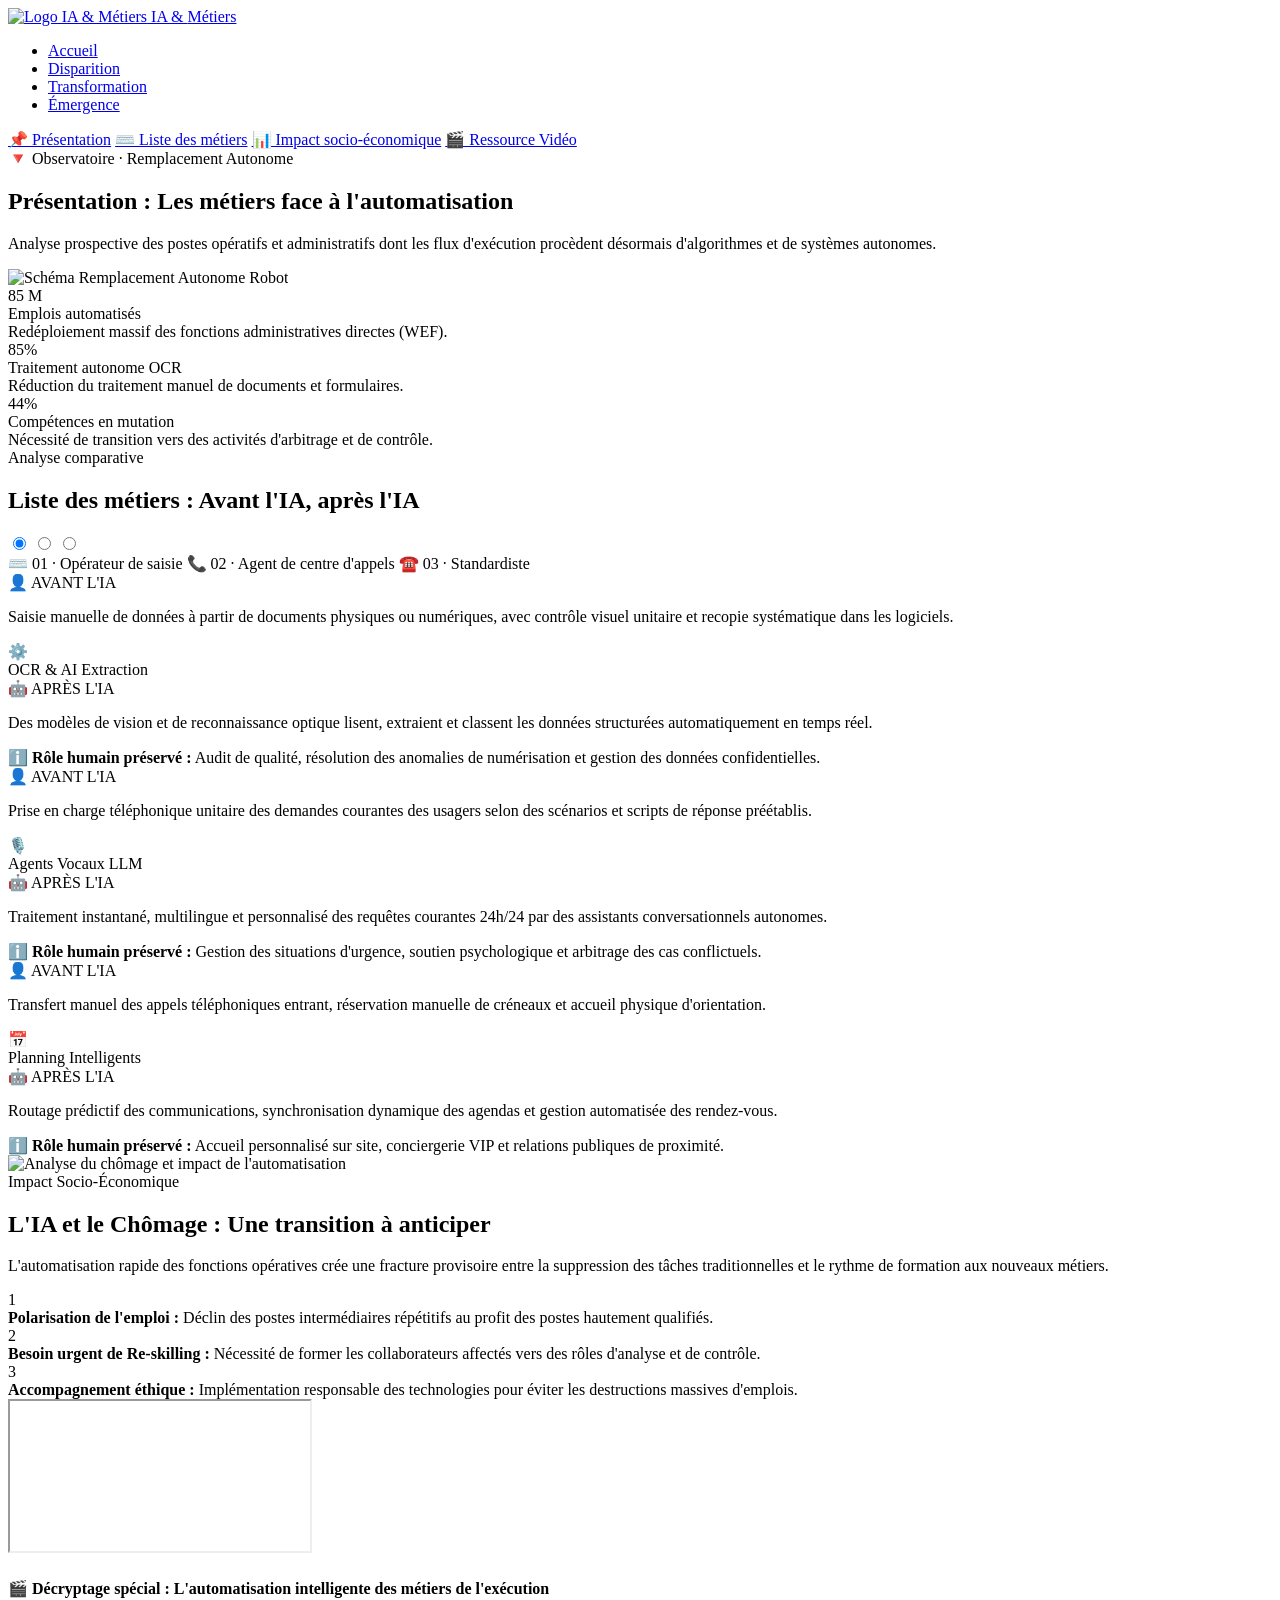
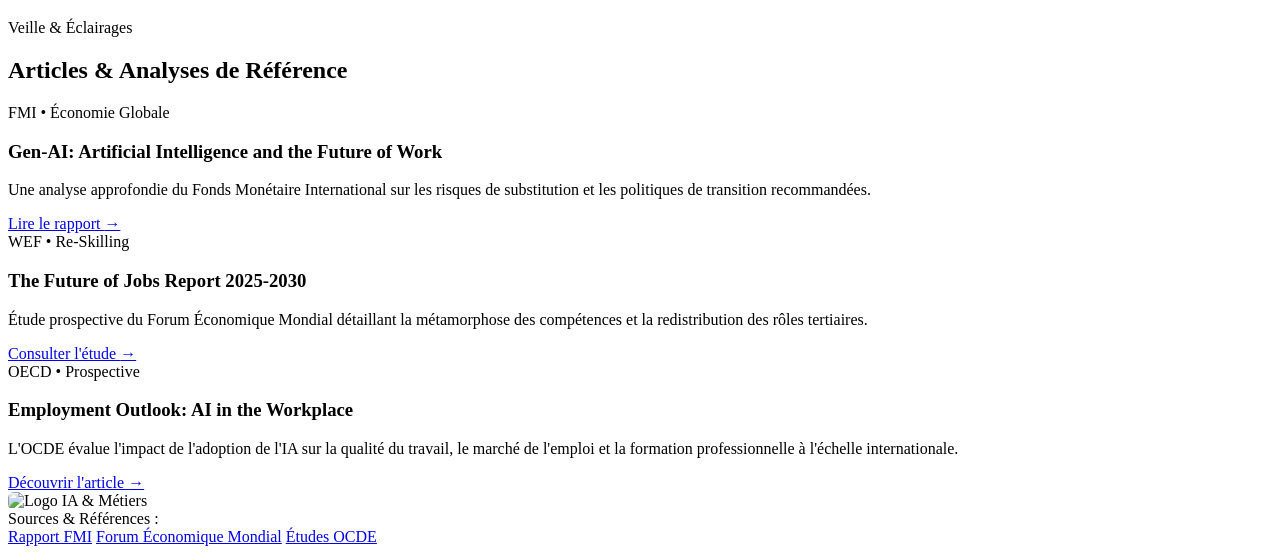
==== Disparition.html @ bf4e01fc "Add files via upload" ====
<!DOCTYPE html>
<html lang="fr">
<head>
    <meta charset="UTF-8">
    <meta name="viewport" content="width=device-width, initial-scale=1.0">
    <title>Métiers en voie de disparition - IA & Métiers</title>
    <link rel="stylesheet" href="mini-projet/css/style-categories.css">
</head>
<body>
    <header>
        <div class="container header-container">
            <a href="index.html" class="brand">
                <img src="images/Logo pweb.jpg" alt="Logo IA & Métiers" class="brand-logo">
                IA & <span>Métiers</span>
            </a>
            <nav>
                <ul class="nav-menu">
                    <li><a href="index.html">Accueil</a></li>
                    <li><a href="disparition.html" class="active">Disparition</a></li>
                    <li><a href="transformation.html">Transformation</a></li>
                    <li><a href="emergents.html">Émergence</a></li>
                </ul>
            </nav>
        </div>
    </header>

    <!-- MENU DE NAVIGATION INTERNE (Requis par le sujet pour accéder aux sections) -->
    <nav class="internal-nav">
    <div class="container internal-nav-container">
        <a href="#presentation" class="internal-nav-link">📌 Présentation</a>
        <a href="#liste-metiers" class="internal-nav-link">⌨️ Liste des métiers</a>
        <a href="#impact" class="internal-nav-link">📊 Impact socio-économique</a>
        <a href="#video-aside" class="internal-nav-link">🎬 Ressource Vidéo</a>
    </div>
</nav>

    <!-- SECTION 1 : PRÉSENTATION -->
    <section class="hero-section container" id="presentation">
        <div class="hero-content">
            <div class="hero-badge">
                🔻 Observatoire · Remplacement Autonome
            </div>
            <h1 class="hero-title">
                Présentation : Les métiers face à <span class="highlight">l'automatisation</span>
            </h1>
            <p class="hero-subtitle">
                Analyse prospective des postes opératifs et administratifs dont les flux d'exécution procèdent désormais d'algorithmes et de systèmes autonomes.
            </p>
        </div>
        <div class="hero-visual">
            <div class="robot-card">
                <img src="images/robotdis.jpg" alt="Schéma Remplacement Autonome Robot" class="robot-img" onerror="this.onerror=null; this.src='images/robot.png';">
            </div>
        </div>
    </section>

    <section class="stats-section">
        <div class="container stats-grid">
            <div class="stat-card">
                <div class="stat-val red">85 M</div>
                <div class="stat-lbl">Emplois automatisés</div>
                <div class="stat-sub">Redéploiement massif des fonctions administratives directes (WEF).</div>
            </div>
            <div class="stat-card">
                <div class="stat-val">85%</div>
                <div class="stat-lbl">Traitement autonome OCR</div>
                <div class="stat-sub">Réduction du traitement manuel de documents et formulaires.</div>
            </div>
            <div class="stat-card">
                <div class="stat-val">44%</div>
                <div class="stat-lbl">Compétences en mutation</div>
                <div class="stat-sub">Nécessité de transition vers des activités d'arbitrage et de contrôle.</div>
            </div>
        </div>
    </section>

    <!-- SECTION 2 : LISTE DES MÉTIERS -->
    <section class="interactive-section container" id="liste-metiers">
        <span class="section-tag">Analyse comparative</span>
        <h2 class="section-title">Liste des métiers : Avant l'IA, après l'IA</h2>

        <input type="radio" name="job-switch" id="tab-job-1" class="tab-radio" checked>
        <input type="radio" name="job-switch" id="tab-job-2" class="tab-radio">
        <input type="radio" name="job-switch" id="tab-job-3" class="tab-radio">

        <div class="tabs-bar">
            <label for="tab-job-1" class="tab-button">
                ⌨️ 01 · Opérateur de saisie
            </label>
            <label for="tab-job-2" class="tab-button">
                📞 02 · Agent de centre d'appels
            </label>
            <label for="tab-job-3" class="tab-button">
                ☎️ 03 · Standardiste
            </label>
        </div>

        <div class="contents-wrapper">
            <!-- ONGLET 1 -->
            <div class="tab-content" id="content-1">
                <div class="comparison-card">
                    <div class="comparison-grid">
                        <div class="box-before">
                            <div class="box-header">👤 AVANT L'IA</div>
                            <p class="box-desc">
                                Saisie manuelle de données à partir de documents physiques ou numériques, avec contrôle visuel unitaire et recopie systématique dans les logiciels.
                            </p>
                        </div>
                        <div class="badge-tech-center">
                            <div class="icon-circle">⚙️</div>
                            <span class="tech-name">OCR & AI Extraction</span>
                        </div>
                        <div class="box-after">
                            <div class="box-header">🤖 APRÈS L'IA</div>
                            <p class="box-desc">
                                Des modèles de vision et de reconnaissance optique lisent, extraient et classent les données structurées automatiquement en temps réel.
                            </p>
                        </div>
                    </div>
                    <div class="human-note">
                        ℹ️ <strong>Rôle humain préservé :</strong> Audit de qualité, résolution des anomalies de numérisation et gestion des données confidentielles.
                    </div>
                </div>
            </div>

            <!-- ONGLET 2 -->
            <div class="tab-content" id="content-2">
                <div class="comparison-card">
                    <div class="comparison-grid">
                        <div class="box-before">
                            <div class="box-header">👤 AVANT L'IA</div>
                            <p class="box-desc">
                                Prise en charge téléphonique unitaire des demandes courantes des usagers selon des scénarios et scripts de réponse préétablis.
                            </p>
                        </div>
                        <div class="badge-tech-center">
                            <div class="icon-circle">🎙️</div>
                            <span class="tech-name">Agents Vocaux LLM</span>
                        </div>
                        <div class="box-after">
                            <div class="box-header">🤖 APRÈS L'IA</div>
                            <p class="box-desc">
                                Traitement instantané, multilingue et personnalisé des requêtes courantes 24h/24 par des assistants conversationnels autonomes.
                            </p>
                        </div>
                    </div>
                    <div class="human-note">
                        ℹ️ <strong>Rôle humain préservé :</strong> Gestion des situations d'urgence, soutien psychologique et arbitrage des cas conflictuels.
                    </div>
                </div>
            </div>

            <!-- ONGLET 3 -->
            <div class="tab-content" id="content-3">
                <div class="comparison-card">
                    <div class="comparison-grid">
                        <div class="box-before">
                            <div class="box-header">👤 AVANT L'IA</div>
                            <p class="box-desc">
                                Transfert manuel des appels téléphoniques entrant, réservation manuelle de créneaux et accueil physique d'orientation.
                            </p>
                        </div>
                        <div class="badge-tech-center">
                            <div class="icon-circle">📅</div>
                            <span class="tech-name">Planning Intelligents</span>
                        </div>
                        <div class="box-after">
                            <div class="box-header">🤖 APRÈS L'IA</div>
                            <p class="box-desc">
                                Routage prédictif des communications, synchronisation dynamique des agendas et gestion automatisée des rendez-vous.
                            </p>
                        </div>
                    </div>
                    <div class="human-note">
                        ℹ️ <strong>Rôle humain préservé :</strong> Accueil personnalisé sur site, conciergerie VIP et relations publiques de proximité.
                    </div>
                </div>
            </div>
        </div>
    </section>

    <!-- SECTION IMPACT SOCIO-ÉCONOMIQUE -->
    <section class="social-impact-section" id="impact">
        <div class="container impact-grid">
            <div class="chomage-img-wrapper robot-card">
                <img src="images/chomage.jpg" alt="Analyse du chômage et impact de l'automatisation" class="chomage-img" onerror="this.onerror=null; this.src='https://placehold.co/500x350/e0e7ff/4338ca?text=Impact+Ch%C3%B4mage';">
            </div>
            <div class="impact-content">
                <span class="section-tag">Impact Socio-Économique</span>
                <h2>L'IA et le Chômage : Une transition à anticiper</h2>
                <p>
                    L'automatisation rapide des fonctions opératives crée une fracture provisoire entre la suppression des tâches traditionnelles et le rythme de formation aux nouveaux métiers.
                </p>
                <div class="bullet-list">
                    <div class="bullet-item">
                        <div class="bullet-icon">1</div>
                        <div><strong>Polarisation de l'emploi :</strong> Déclin des postes intermédiaires répétitifs au profit des postes hautement qualifiés.</div>
                    </div>
                    <div class="bullet-item">
                        <div class="bullet-icon">2</div>
                        <div><strong>Besoin urgent de Re-skilling :</strong> Nécessité de former les collaborateurs affectés vers des rôles d'analyse et de contrôle.</div>
                    </div>
                    <div class="bullet-item">
                        <div class="bullet-icon">3</div>
                        <div><strong>Accompagnement éthique :</strong> Implémentation responsable des technologies pour éviter les destructions massives d'emplois.</div>
                    </div>
                </div>
            </div>
        </div>
    </section>

    <!-- SECTION ASIDE (REQUIS PAR LE PROJET POUR LA VIDÉO YOUTUBE) -->
    <aside class="media-section" id="video-aside">
        <div class="container">
            <div class="video-wrapper">
                <div class="video-container">
                    <iframe src="https://www.youtube.com/embed/vLMw5eEVQ-g" title="Impact de l'IA sur l'emploi" allowfullscreen></iframe>
                </div>
                <div class="video-caption">
                    <h4>🎬 Décryptage spécial : L'automatisation intelligente des métiers de l'exécution</h4>
                </div>
            </div>
        </div>
    </aside>

    <section class="articles-section">
        <div class="container">
            <span class="section-tag">Veille & Éclairages</span>
            <h2 class="section-title">Articles & Analyses de Référence</h2>

            <div class="articles-grid">
                <div class="article-card">
                    <div>
                        <div class="article-tag">FMI • Économie Globale</div>
                        <h3>Gen-AI: Artificial Intelligence and the Future of Work</h3>
                        <p>Une analyse approfondie du Fonds Monétaire International sur les risques de substitution et les politiques de transition recommandées.</p>
                    </div>
                    <a href="https://www.imf.org/en/Publications/WEO" target="_blank" class="article-link">
                        Lire le rapport <span>→</span>
                    </a>
                </div>

                <div class="article-card">
                    <div>
                        <div class="article-tag">WEF • Re-Skilling</div>
                        <h3>The Future of Jobs Report 2025-2030</h3>
                        <p>Étude prospective du Forum Économique Mondial détaillant la métamorphose des compétences et la redistribution des rôles tertiaires.</p>
                    </div>
                    <a href="https://www.weforum.org/" target="_blank" class="article-link">
                        Consulter l'étude <span>→</span>
                    </a>
                </div>

                <div class="article-card">
                    <div>
                        <div class="article-tag">OECD • Prospective</div>
                        <h3>Employment Outlook: AI in the Workplace</h3>
                        <p>L'OCDE évalue l'impact de l'adoption de l'IA sur la qualité du travail, le marché de l'emploi et la formation professionnelle à l'échelle internationale.</p>
                    </div>
                    <a href="https://www.oecd.org/" target="_blank" class="article-link">
                        Découvrir l'article <span>→</span>
                    </a>
                </div>
            </div>
        </div>
    </section>

    <footer>
        <div class="container footer-grid">
            <div class="footer-brand">
                <div class="logo">
                    <img src="images/Logo pweb.jpg" alt="Logo" style="width: 30px; height: 30px; border-radius: 6px; object-fit: contain;">
                    IA & Métiers
                </div>
            </div>

            <div class="footer-sources">
                <span>Sources & Références :</span>
                <div class="source-links">
                    <a href="https://www.imf.org/" target="_blank" rel="noopener">Rapport FMI</a>
                    <a href="https://www.weforum.org/" target="_blank" rel="noopener">Forum Économique Mondial</a>
                    <a href="https://www.oecd.org/" target="_blank" rel="noopener">Études OCDE</a>
                </div>
            </div>
        </div>
    </footer>
</body>
</html>
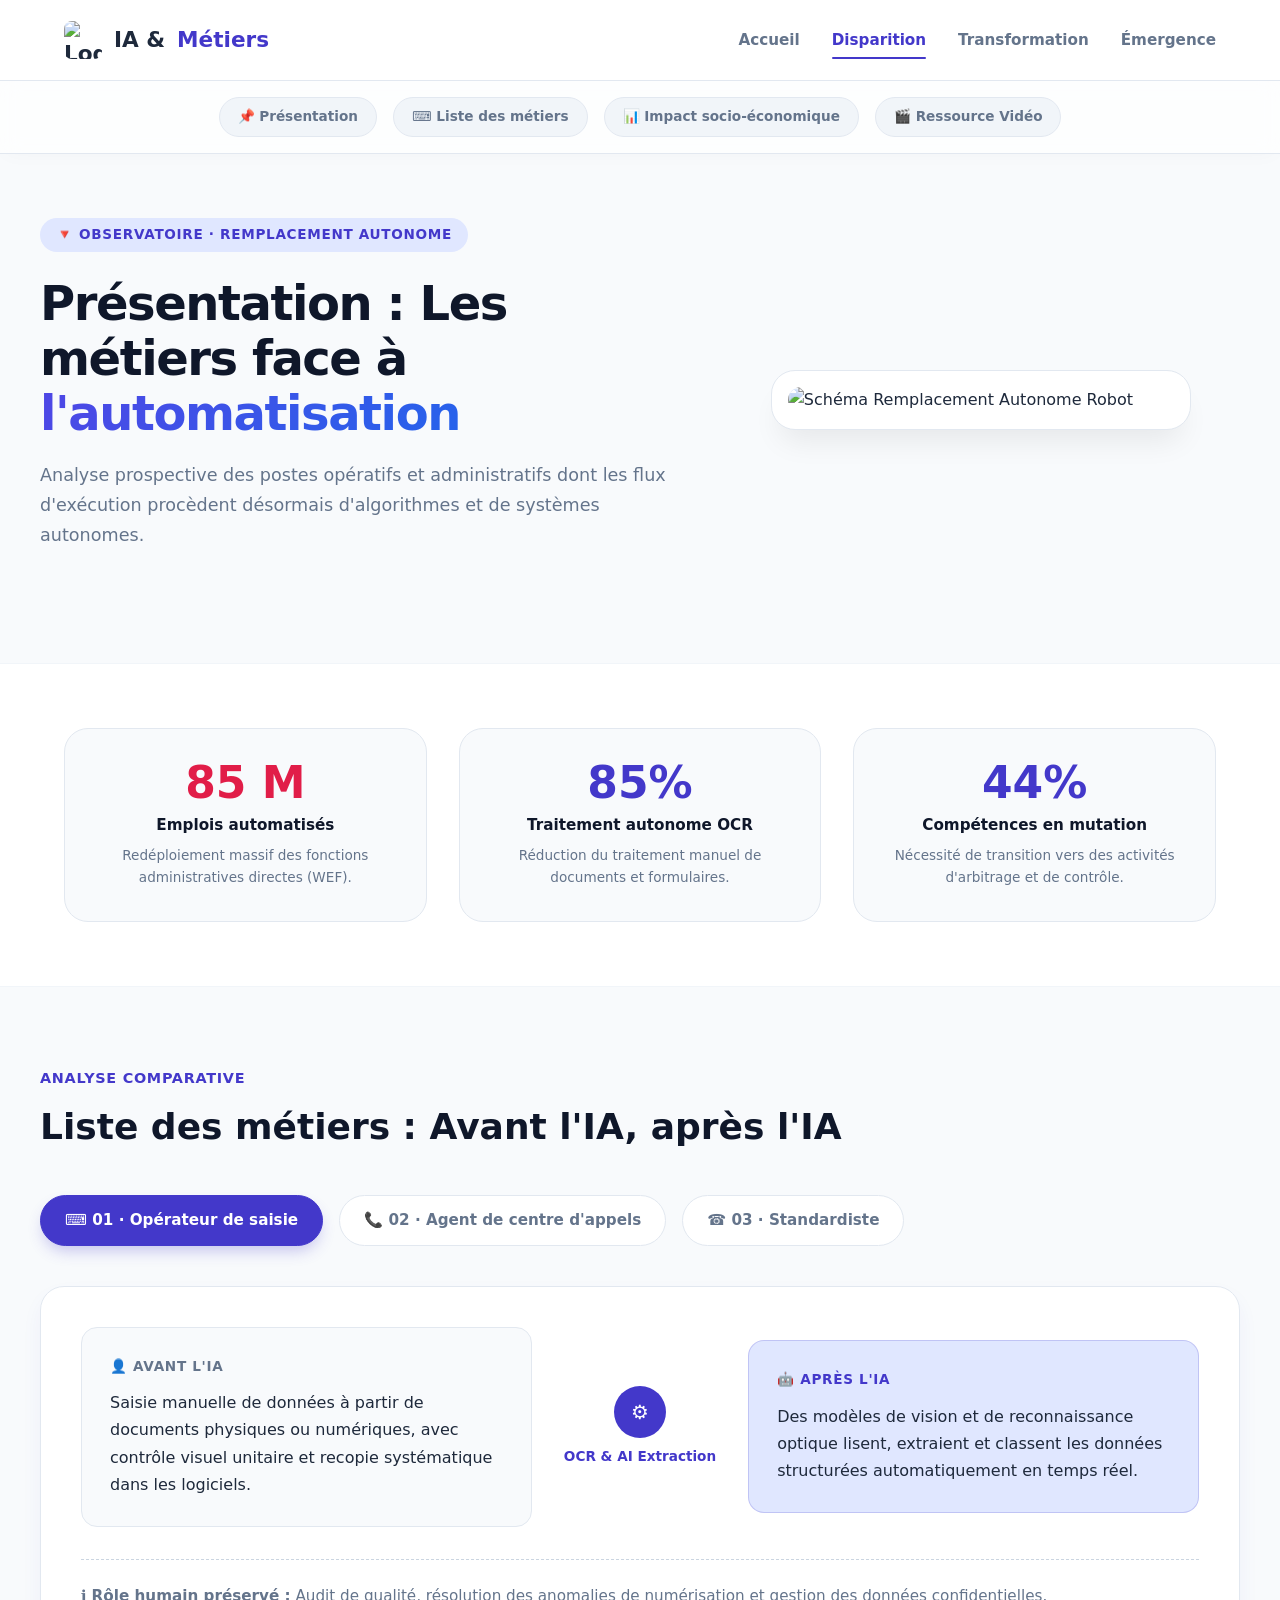
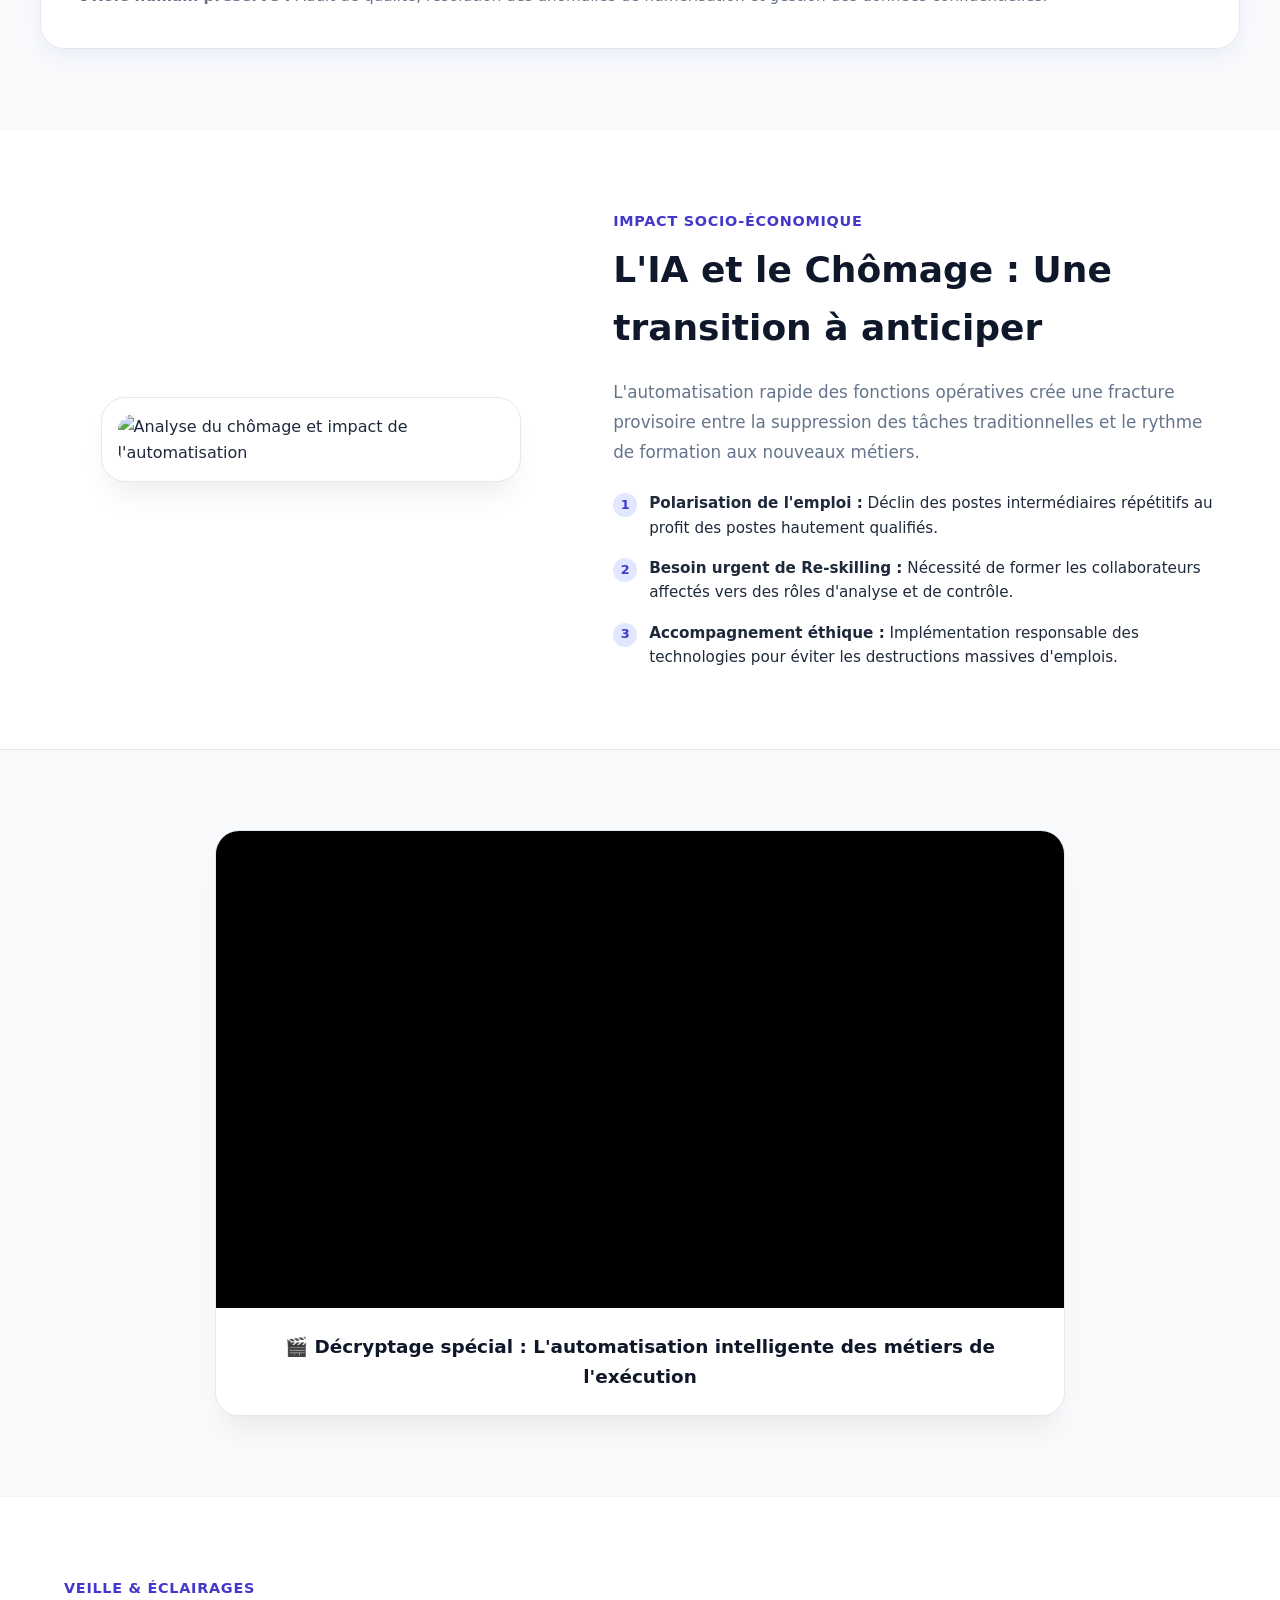
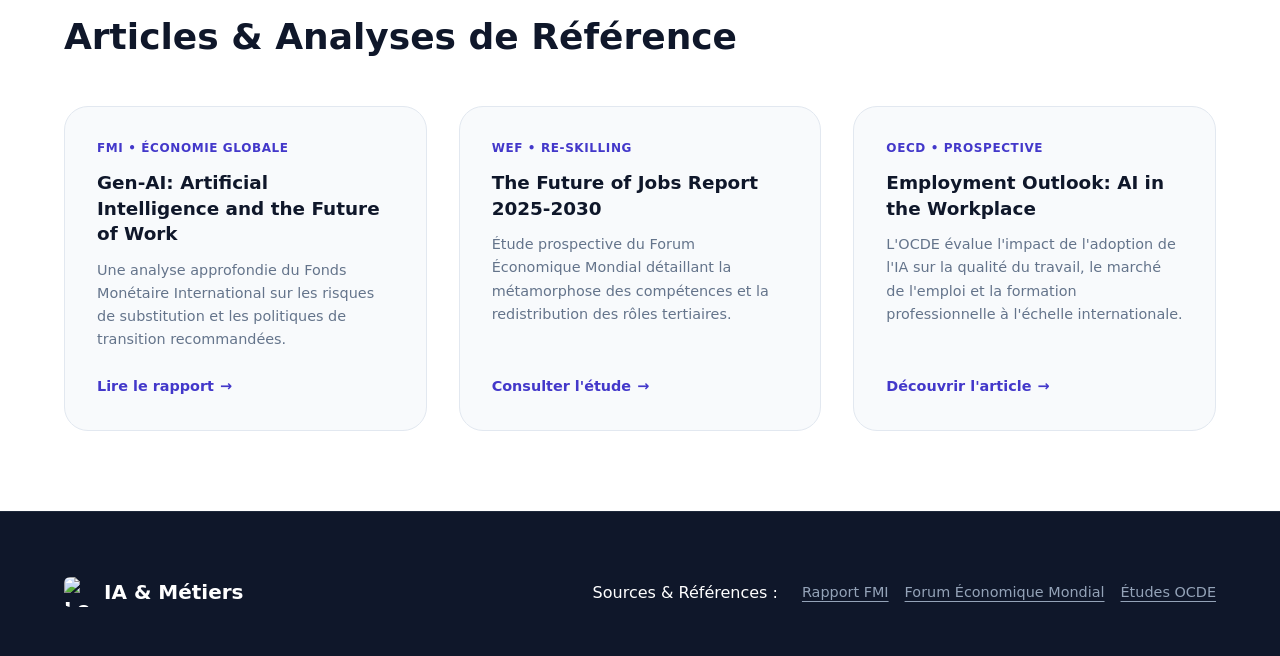
==== commit 6c8f6690: "Update Disparition.html" ====
--- a/Disparition.html
+++ b/Disparition.html
@@ -4,7 +4,7 @@
     <meta charset="UTF-8">
     <meta name="viewport" content="width=device-width, initial-scale=1.0">
     <title>Métiers en voie de disparition - IA & Métiers</title>
-    <link rel="stylesheet" href="mini-projet/css/style-categories.css">
+    <link rel="stylesheet" href="style-categories.css">
 </head>
 <body>
     <header>
@@ -285,4 +285,4 @@
         </div>
     </footer>
 </body>
-</html>+</html>
--- a/style-categories.css
+++ b/style-categories.css
@@ -0,0 +1,743 @@
+/* ==========================================================================
+   DESIGN SYSTEM TOKENS (THÈME BLEU HARMONISÉ)
+   ========================================================================== */
+:root {
+    --font-main: 'Plus Jakarta Sans', system-ui, -apple-system, sans-serif;
+    
+    --bg-body: #f8fafc;
+    --bg-card: #ffffff;
+    --bg-footer: #0f172a;
+    
+    --text-main: #1e293b;
+    --text-muted: #64748b;
+    --text-light: #94a3b8;
+    
+    /* Thème Bleu Principal */
+    --primary: #4338ca;
+    --primary-hover: #3730a3;
+    --primary-bg: #e0e7ff;
+    
+    /* Accent Red pour les statistiques de risque */
+    --risk-color: #e11d48;
+    --risk-bg: #fff1f2;
+    
+    --max-width: 1200px;
+    --radius-sm: 8px;
+    --radius-md: 16px;
+    --radius-lg: 24px;
+    --radius-full: 9999px;
+    
+    --shadow-sm: 0 1px 3px rgba(0,0,0,0.05);
+    --shadow-md: 0 10px 25px -5px rgba(67, 56, 202, 0.08);
+    --shadow-lg: 0 20px 30px -10px rgba(0, 0, 0, 0.08);
+    
+    --transition: all 0.3s cubic-bezier(0.4, 0, 0.2, 1);
+}
+
+* {
+    box-sizing: border-box;
+    margin: 0;
+    padding: 0;
+}
+
+html {
+    scroll-behavior: smooth;
+}
+
+body {
+    font-family: var(--font-main);
+    background-color: var(--bg-body);
+    color: var(--text-main);
+    line-height: 1.6;
+}
+
+a { text-decoration: none; color: inherit; }
+ul { list-style: none; }
+
+.container {
+    width: 100%;
+    max-width: var(--max-width);
+    margin: 0 auto;
+    padding: 0 1.5rem;
+}
+
+/* ==========================================================================
+   HEADER & NAVIGATION
+   ========================================================================== */
+header {
+    background-color: rgba(255, 255, 255, 0.9);
+    backdrop-filter: blur(12px);
+    position: sticky;
+    top: 0;
+    z-index: 100;
+    border-bottom: 1px solid #e2e8f0;
+}
+
+.header-container {
+    display: flex;
+    align-items: center;
+    justify-content: space-between;
+    height: 80px;
+}
+
+.brand {
+    display: flex;
+    align-items: center;
+    gap: 12px;
+    font-weight: 800;
+    font-size: 1.35rem;
+    color: var(--text-main);
+}
+
+.brand-logo {
+    width: 38px;
+    height: 38px;
+    object-fit: contain;
+    border-radius: var(--radius-sm);
+}
+
+.brand span { color: var(--primary); }
+
+.nav-menu {
+    display: flex;
+    align-items: center;
+    gap: 2rem;
+}
+
+.nav-menu a {
+    font-weight: 600;
+    font-size: 0.95rem;
+    color: var(--text-muted);
+    transition: var(--transition);
+    padding: 0.5rem 0;
+    position: relative;
+}
+
+.nav-menu a:hover, .nav-menu a.active { color: var(--primary); }
+
+.nav-menu a.active::after {
+    content: '';
+    position: absolute;
+    bottom: -2px;
+    left: 0;
+    width: 100%;
+    height: 2px;
+    background-color: var(--primary);
+    border-radius: 2px;
+}
+
+/* ==========================================================================
+   HERO SECTION
+   ========================================================================== */
+.hero-section {
+    padding: 4rem 0 5rem 0;
+    display: grid;
+    grid-template-columns: 1.1fr 0.9fr;
+    gap: 3rem;
+    align-items: center;
+}
+
+.hero-badge {
+    display: inline-flex;
+    align-items: center;
+    gap: 8px;
+    padding: 6px 16px;
+    background-color: var(--primary-bg);
+    color: var(--primary);
+    border-radius: var(--radius-full);
+    font-size: 0.85rem;
+    font-weight: 700;
+    text-transform: uppercase;
+    letter-spacing: 0.05em;
+    margin-bottom: 1.5rem;
+}
+
+.hero-title {
+    font-size: 3rem;
+    font-weight: 800;
+    line-height: 1.15;
+    letter-spacing: -0.03em;
+    color: #0f172a;
+    margin-bottom: 1.25rem;
+}
+
+.hero-title .highlight {
+    background: linear-gradient(135deg, #4f46e5 0%, #2563eb 100%);
+    -webkit-background-clip: text;
+    -webkit-text-fill-color: transparent;
+}
+
+.hero-subtitle {
+    font-size: 1.1rem;
+    color: var(--text-muted);
+    margin-bottom: 2rem;
+    line-height: 1.7;
+}
+
+/* ==========================================================================
+   STYLE DU CONTENEUR ROBOT & EFFET DE TRANSITION / ZOOM AU SURVOL
+   ========================================================================== */
+.robot-card {
+    background: #ffffff;
+    border: 1px solid #e2e8f0;
+    border-radius: var(--radius-lg, 24px);
+    padding: 1rem;
+    box-shadow: var(--shadow-lg, 0 20px 30px -10px rgba(0, 0, 0, 0.08));
+    width: 100%;
+    max-width: 420px;
+    margin: 0 auto;
+    overflow: hidden; /* Empêche l'image de dépasser des bords de la carte lors du zoom */
+    transition: transform 0.3s ease, box-shadow 0.3s ease;
+}
+
+/* L'image prend toute la largeur et prépare sa transition fluide */
+.robot-img {
+    width: 100%;
+    height: auto;
+    max-height: 360px;
+    object-fit: cover;
+    border-radius: var(--radius-md, 16px);
+    display: block;
+    transition: transform 0.3s cubic-bezier(0.4, 0, 0.2, 1); /* Transition douce */
+}
+
+/* Effet 1 : Légère élévation de la carte au survol */
+.robot-card:hover {
+    transform: translateY(-4px);
+    box-shadow: 0 25px 35px -10px rgba(67, 56, 202, 0.15);
+}
+
+/* Effet 2 : Zoom élégant de l'image à l'intérieur */
+.robot-card:hover .robot-img {
+    transform: scale(1.03);
+}
+
+/* ==========================================================================
+   SECTION STATISTIQUES & CHIFFRES CLÉS
+   ========================================================================== */
+.stats-section {
+    padding: 4rem 0;
+    background-color: #ffffff;
+    border-top: 1px solid #f1f5f9;
+    border-bottom: 1px solid #f1f5f9;
+}
+
+.stats-grid {
+    display: grid;
+    grid-template-columns: repeat(3, 1fr);
+    gap: 2rem;
+}
+
+.stat-card {
+    background-color: var(--bg-body);
+    border: 1px solid #e2e8f0;
+    border-radius: var(--radius-lg);
+    padding: 2rem;
+    text-align: center;
+    transition: var(--transition);
+}
+
+.stat-card:hover {
+    transform: translateY(-4px);
+    border-color: var(--primary);
+    box-shadow: var(--shadow-md);
+}
+
+.stat-val {
+    font-size: 2.75rem;
+    font-weight: 800;
+    color: var(--primary);
+    line-height: 1;
+    margin-bottom: 0.5rem;
+}
+
+.stat-val.red { color: var(--risk-color); }
+
+.stat-lbl {
+    font-size: 0.95rem;
+    font-weight: 700;
+    color: #0f172a;
+    margin-bottom: 0.5rem;
+}
+
+.stat-sub {
+    font-size: 0.85rem;
+    color: var(--text-muted);
+}
+
+/* ==========================================================================
+   SECTION INTERACTIVE : AVANT VS APRÈS L'IA (ONGLETS 100% CSS)
+   ========================================================================== */
+.interactive-section {
+    padding: 5rem 0;
+}
+
+.section-tag {
+    color: var(--primary);
+    font-weight: 700;
+    font-size: 0.9rem;
+    text-transform: uppercase;
+    letter-spacing: 0.05em;
+    display: block;
+    margin-bottom: 0.5rem;
+}
+
+.section-title {
+    font-size: 2.25rem;
+    font-weight: 800;
+    color: #0f172a;
+    margin-bottom: 2.5rem;
+}
+
+input[type="radio"].tab-radio { display: none; }
+
+.tabs-bar {
+    display: flex;
+    gap: 1rem;
+    margin-bottom: 2.5rem;
+    flex-wrap: wrap;
+}
+
+.tab-button {
+    display: inline-flex;
+    align-items: center;
+    gap: 8px;
+    padding: 12px 24px;
+    background-color: #ffffff;
+    border: 1.5px solid #e2e8f0;
+    border-radius: var(--radius-full);
+    font-weight: 700;
+    font-size: 0.95rem;
+    color: var(--text-muted);
+    cursor: pointer;
+    transition: var(--transition);
+}
+
+.tab-button:hover {
+    border-color: var(--primary);
+    color: var(--primary);
+}
+
+#tab-job-1:checked ~ .tabs-bar label[for="tab-job-1"],
+#tab-job-2:checked ~ .tabs-bar label[for="tab-job-2"],
+#tab-job-3:checked ~ .tabs-bar label[for="tab-job-3"] {
+    background-color: var(--primary);
+    color: white;
+    border-color: var(--primary);
+    box-shadow: 0 8px 16px -4px rgba(67, 56, 202, 0.3);
+}
+
+.tab-content {
+    display: none;
+    animation: fadeIn 0.4s ease forwards;
+}
+
+#tab-job-1:checked ~ .contents-wrapper #content-1,
+#tab-job-2:checked ~ .contents-wrapper #content-2,
+#tab-job-3:checked ~ .contents-wrapper #content-3 {
+    display: block;
+}
+
+@keyframes fadeIn {
+    from { opacity: 0; transform: translateY(8px); }
+    to { opacity: 1; transform: translateY(0); }
+}
+
+.comparison-card {
+    background: #ffffff;
+    border: 1px solid #e2e8f0;
+    border-radius: var(--radius-lg);
+    padding: 2.5rem;
+    box-shadow: var(--shadow-md);
+}
+
+.comparison-grid {
+    display: grid;
+    grid-template-columns: 1fr auto 1fr;
+    gap: 2rem;
+    align-items: center;
+    margin-bottom: 2rem;
+}
+
+.box-before {
+    background-color: #f8fafc;
+    border: 1px solid #e2e8f0;
+    border-radius: var(--radius-md);
+    padding: 1.75rem;
+}
+
+.box-after {
+    background-color: var(--primary-bg);
+    border: 1px solid rgba(67, 56, 202, 0.2);
+    border-radius: var(--radius-md);
+    padding: 1.75rem;
+}
+
+.box-header {
+    font-size: 0.85rem;
+    font-weight: 800;
+    text-transform: uppercase;
+    letter-spacing: 0.05em;
+    margin-bottom: 0.75rem;
+}
+
+.box-before .box-header { color: var(--text-muted); }
+.box-after .box-header { color: var(--primary); }
+
+.box-desc {
+    font-size: 1rem;
+    color: var(--text-main);
+    line-height: 1.7;
+}
+
+.badge-tech-center {
+    display: flex;
+    flex-direction: column;
+    align-items: center;
+    gap: 8px;
+    text-align: center;
+}
+
+.icon-circle {
+    width: 52px;
+    height: 52px;
+    border-radius: 50%;
+    background-color: var(--primary);
+    color: white;
+    display: flex;
+    align-items: center;
+    justify-content: center;
+    font-size: 1.25rem;
+}
+
+.tech-name {
+    font-size: 0.85rem;
+    font-weight: 700;
+    color: var(--primary);
+}
+
+.human-note {
+    padding-top: 1.5rem;
+    border-top: 1px dashed #cbd5e1;
+    font-size: 0.95rem;
+    color: var(--text-muted);
+}
+
+/* ==========================================================================
+   SECTION CHÔMAGE & IMPACT SOCIAL
+   ========================================================================== */
+.social-impact-section {
+    padding: 5rem 0;
+    background-color: #ffffff;
+    border-top: 1px solid #f1f5f9;
+}
+
+.impact-grid {
+    display: grid;
+    grid-template-columns: 0.9fr 1.1fr;
+    gap: 3.5rem;
+    align-items: center;
+}
+
+.chomage-img-wrapper {
+    background: #ffffff;
+    border: 1px solid #e2e8f0;
+    border-radius: var(--radius-lg);
+    padding: 1rem;
+    box-shadow: var(--shadow-md);
+}
+
+.chomage-img {
+    width: 100%;
+    height: auto;
+    border-radius: var(--radius-md);
+    object-fit: cover;
+}
+
+.impact-content h2 {
+    font-size: 2.25rem;
+    font-weight: 800;
+    color: #0f172a;
+    margin-bottom: 1.25rem;
+}
+
+.impact-content p {
+    color: var(--text-muted);
+    font-size: 1.05rem;
+    line-height: 1.8;
+    margin-bottom: 1.5rem;
+}
+
+.bullet-list {
+    display: flex;
+    flex-direction: column;
+    gap: 1rem;
+}
+
+.bullet-item {
+    display: flex;
+    align-items: flex-start;
+    gap: 12px;
+    font-size: 0.95rem;
+    color: var(--text-main);
+}
+
+.bullet-icon {
+    width: 24px;
+    height: 24px;
+    border-radius: 50%;
+    background: var(--primary-bg);
+    color: var(--primary);
+    display: flex;
+    align-items: center;
+    justify-content: center;
+    font-weight: 800;
+    font-size: 0.8rem;
+    flex-shrink: 0;
+    margin-top: 2px;
+}
+
+/* ==========================================================================
+   SECTION VIDÉO
+   ========================================================================== */
+.media-section {
+    padding: 5rem 0;
+    background-color: var(--bg-body);
+    border-top: 1px solid #e2e8f0;
+}
+
+.video-wrapper {
+    max-width: 850px;
+    margin: 0 auto;
+    background: var(--bg-card);
+    border-radius: var(--radius-lg);
+    border: 1px solid #e2e8f0;
+    overflow: hidden;
+    box-shadow: var(--shadow-lg);
+}
+
+.video-container {
+    position: relative;
+    width: 100%;
+    padding-bottom: 56.25%;
+    background: #000;
+}
+
+.video-container iframe, .video-container video {
+    position: absolute;
+    top: 0; left: 0;
+    width: 100%; height: 100%;
+    border: none;
+    object-fit: cover;
+}
+
+.video-caption {
+    padding: 1.5rem;
+    text-align: center;
+    background: #ffffff;
+}
+
+.video-caption h4 {
+    font-size: 1.15rem;
+    font-weight: 700;
+    color: #0f172a;
+}
+
+/* ==========================================================================
+   SECTION ARTICLES & VEILLE STRATÉGIQUE
+   ========================================================================== */
+.articles-section {
+    padding: 5rem 0;
+    background-color: #ffffff;
+    border-top: 1px solid #f1f5f9;
+}
+
+.articles-grid {
+    display: grid;
+    grid-template-columns: repeat(3, 1fr);
+    gap: 2rem;
+    margin-top: 2.5rem;
+}
+
+.article-card {
+    background-color: var(--bg-body);
+    border: 1px solid #e2e8f0;
+    border-radius: var(--radius-lg);
+    padding: 2rem;
+    display: flex;
+    flex-direction: column;
+    justify-content: space-between;
+    transition: var(--transition);
+}
+
+.article-card:hover {
+    transform: translateY(-6px);
+    border-color: var(--primary);
+    box-shadow: var(--shadow-md);
+    background-color: #ffffff;
+}
+
+.article-tag {
+    font-size: 0.75rem;
+    font-weight: 800;
+    color: var(--primary);
+    text-transform: uppercase;
+    letter-spacing: 0.05em;
+    margin-bottom: 0.75rem;
+}
+
+.article-card h3 {
+    font-size: 1.15rem;
+    font-weight: 700;
+    color: #0f172a;
+    margin-bottom: 0.75rem;
+    line-height: 1.4;
+}
+
+.article-card p {
+    font-size: 0.9rem;
+    color: var(--text-muted);
+    margin-bottom: 1.5rem;
+    line-height: 1.6;
+}
+
+.article-link {
+    font-size: 0.9rem;
+    font-weight: 700;
+    color: var(--primary);
+    display: flex;
+    align-items: center;
+    gap: 6px;
+    transition: var(--transition);
+}
+
+.article-card:hover .article-link {
+    gap: 10px;
+}
+
+/* ==========================================================================
+   FOOTER ÉPURÉ
+   ========================================================================== */
+footer {
+    background-color: var(--bg-footer);
+    color: white;
+    padding: 4rem 0 3rem 0;
+    border-top: 1px solid #1e293b;
+}
+
+.footer-grid {
+    display: flex;
+    justify-content: space-between;
+    align-items: center;
+    flex-wrap: wrap;
+    gap: 2rem;
+}
+
+.footer-brand .logo {
+    color: white;
+    display: flex;
+    align-items: center;
+    gap: 10px;
+    font-weight: 800;
+    font-size: 1.25rem;
+}
+
+.footer-sources {
+    display: flex;
+    align-items: center;
+    gap: 1.5rem;
+}
+
+.source-links {
+    display: flex;
+    gap: 1rem;
+}
+
+.source-links a {
+    color: var(--text-light);
+    font-size: 0.9rem;
+    text-decoration: underline;
+    text-underline-offset: 4px;
+    transition: var(--transition);
+}
+
+.source-links a:hover { color: white; }
+
+@media (max-width: 992px) {
+    .hero-section, .impact-grid, .comparison-grid, .stats-grid, .articles-grid {
+        grid-template-columns: 1fr;
+        text-align: center;
+    }
+    .bullet-item { justify-content: center; }
+}
+/* Animation de lévitation (le robot flotte) */
+@keyframes floatAnimation {
+    0% {
+        transform: translateY(0px);
+    }
+    50% {
+        transform: translateY(-10px); /* Le robot monte de 10 pixels */
+    }
+    100% {
+        transform: translateY(0px);
+    }
+}
+
+/* Applique cette animation sur la carte du robot */
+.robot-card {
+    background: #ffffff;
+    border: 1px solid #e2e8f0;
+    border-radius: 24px;
+    padding: 1rem;
+    box-shadow: 0 20px 30px -10px rgba(0, 0, 0, 0.08);
+    width: 100%;
+    max-width: 420px;
+    margin: 0 auto;
+    overflow: hidden;
+    
+    /* C'est ici que la magie opère : le robot flotte en boucle pendant 4 secondes */
+    animation: floatAnimation 4s ease-in-out infinite;
+}
+/* ==========================================================================
+   BARRE DE NAVIGATION INTERNE ESTHÉTIQUE
+   ========================================================================== */
+.internal-nav {
+    background: rgba(255, 255, 255, 0.7);
+    backdrop-filter: blur(10px);
+    border-bottom: 1px solid #e2e8f0;
+    padding: 1rem 0;
+    position: sticky;
+    top: 80px; /* Se place juste sous le header principal */
+    z-index: 90;
+    box-shadow: 0 4px 20px -5px rgba(0, 0, 0, 0.03);
+}
+
+.internal-nav-container {
+    display: flex;
+    justify-content: center;
+    align-items: center;
+    gap: 1rem;
+    flex-wrap: wrap;
+}
+
+.internal-nav-link {
+    display: inline-flex;
+    align-items: center;
+    gap: 8px;
+    padding: 8px 18px;
+    background-color: #f1f5f9;
+    color: var(--text-muted);
+    border: 1px solid #e2e8f0;
+    border-radius: var(--radius-full);
+    font-size: 0.85rem;
+    font-weight: 700;
+    transition: var(--transition);
+}
+
+.internal-nav-link:hover {
+    background-color: var(--primary-bg);
+    color: var(--primary);
+    border-color: var(--primary);
+    transform: translateY(-2px);
+    box-shadow: 0 4px 12px rgba(67, 56, 202, 0.15);
+}
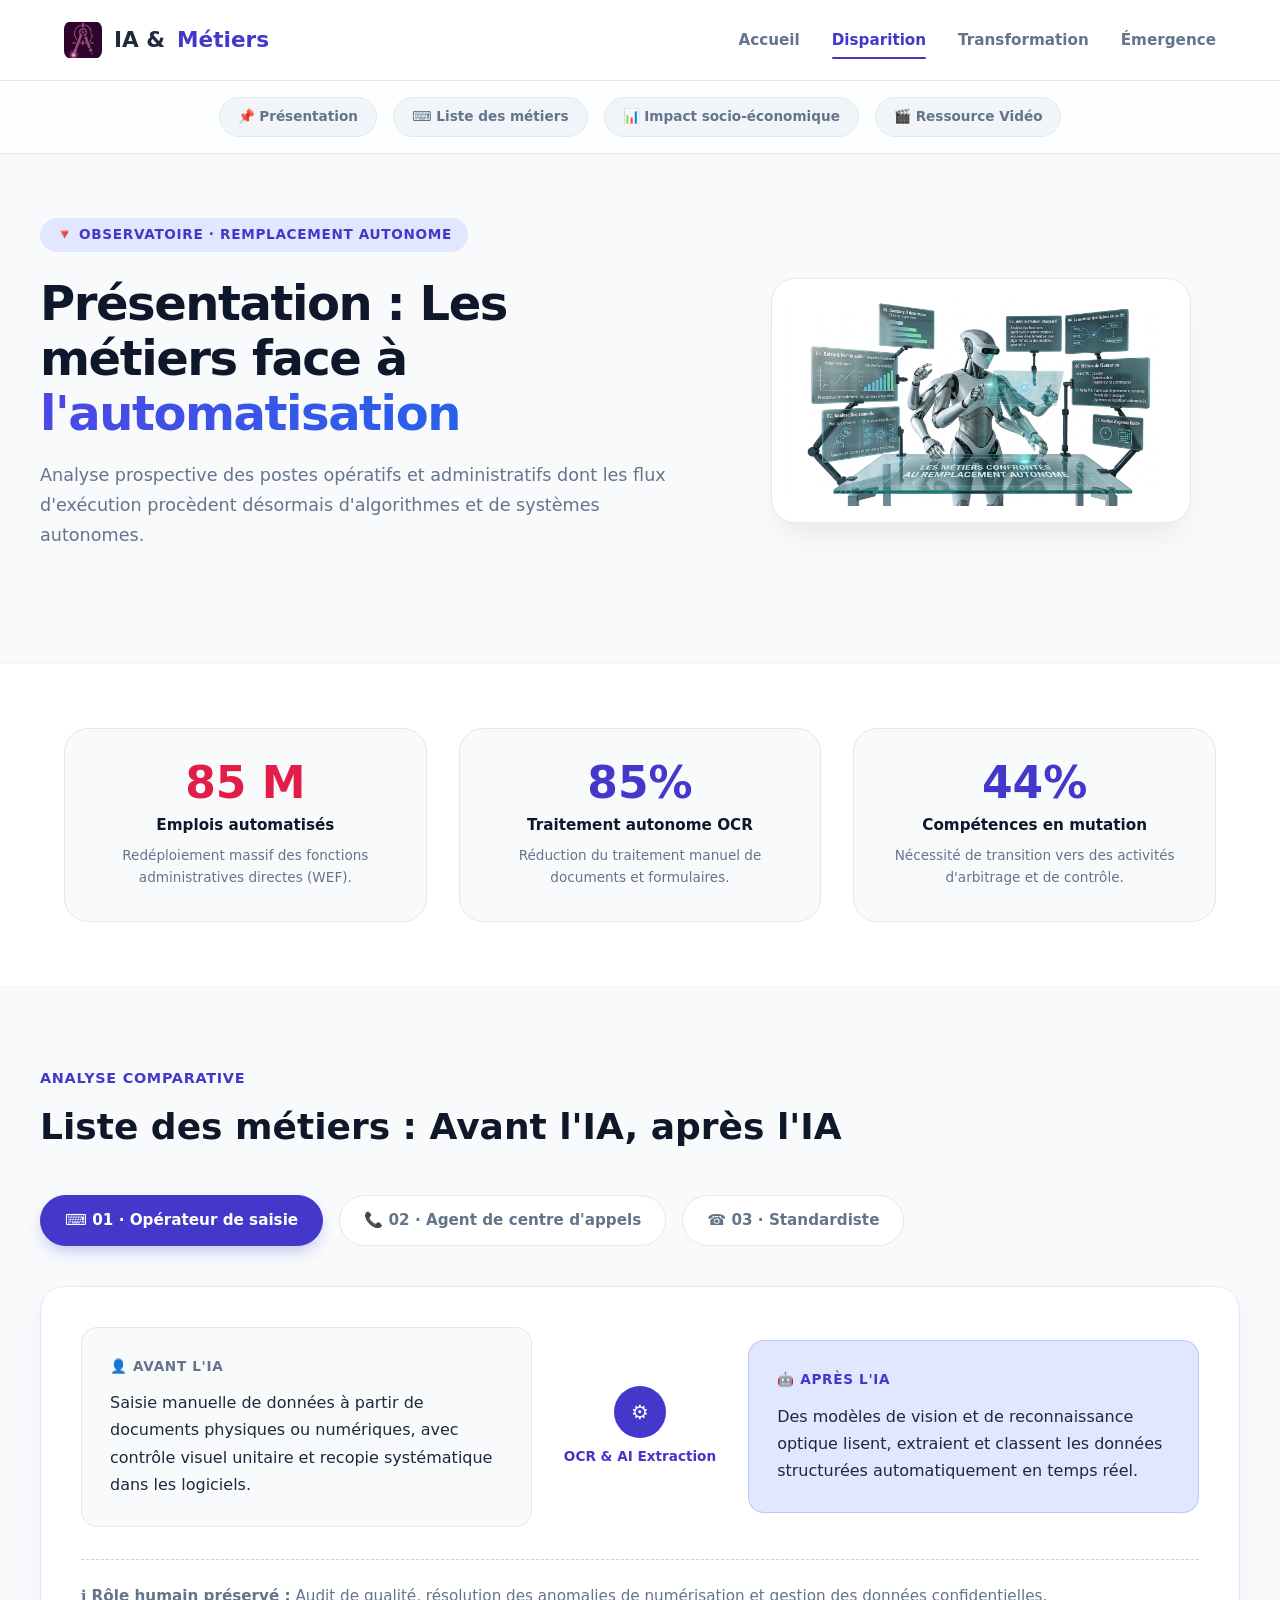
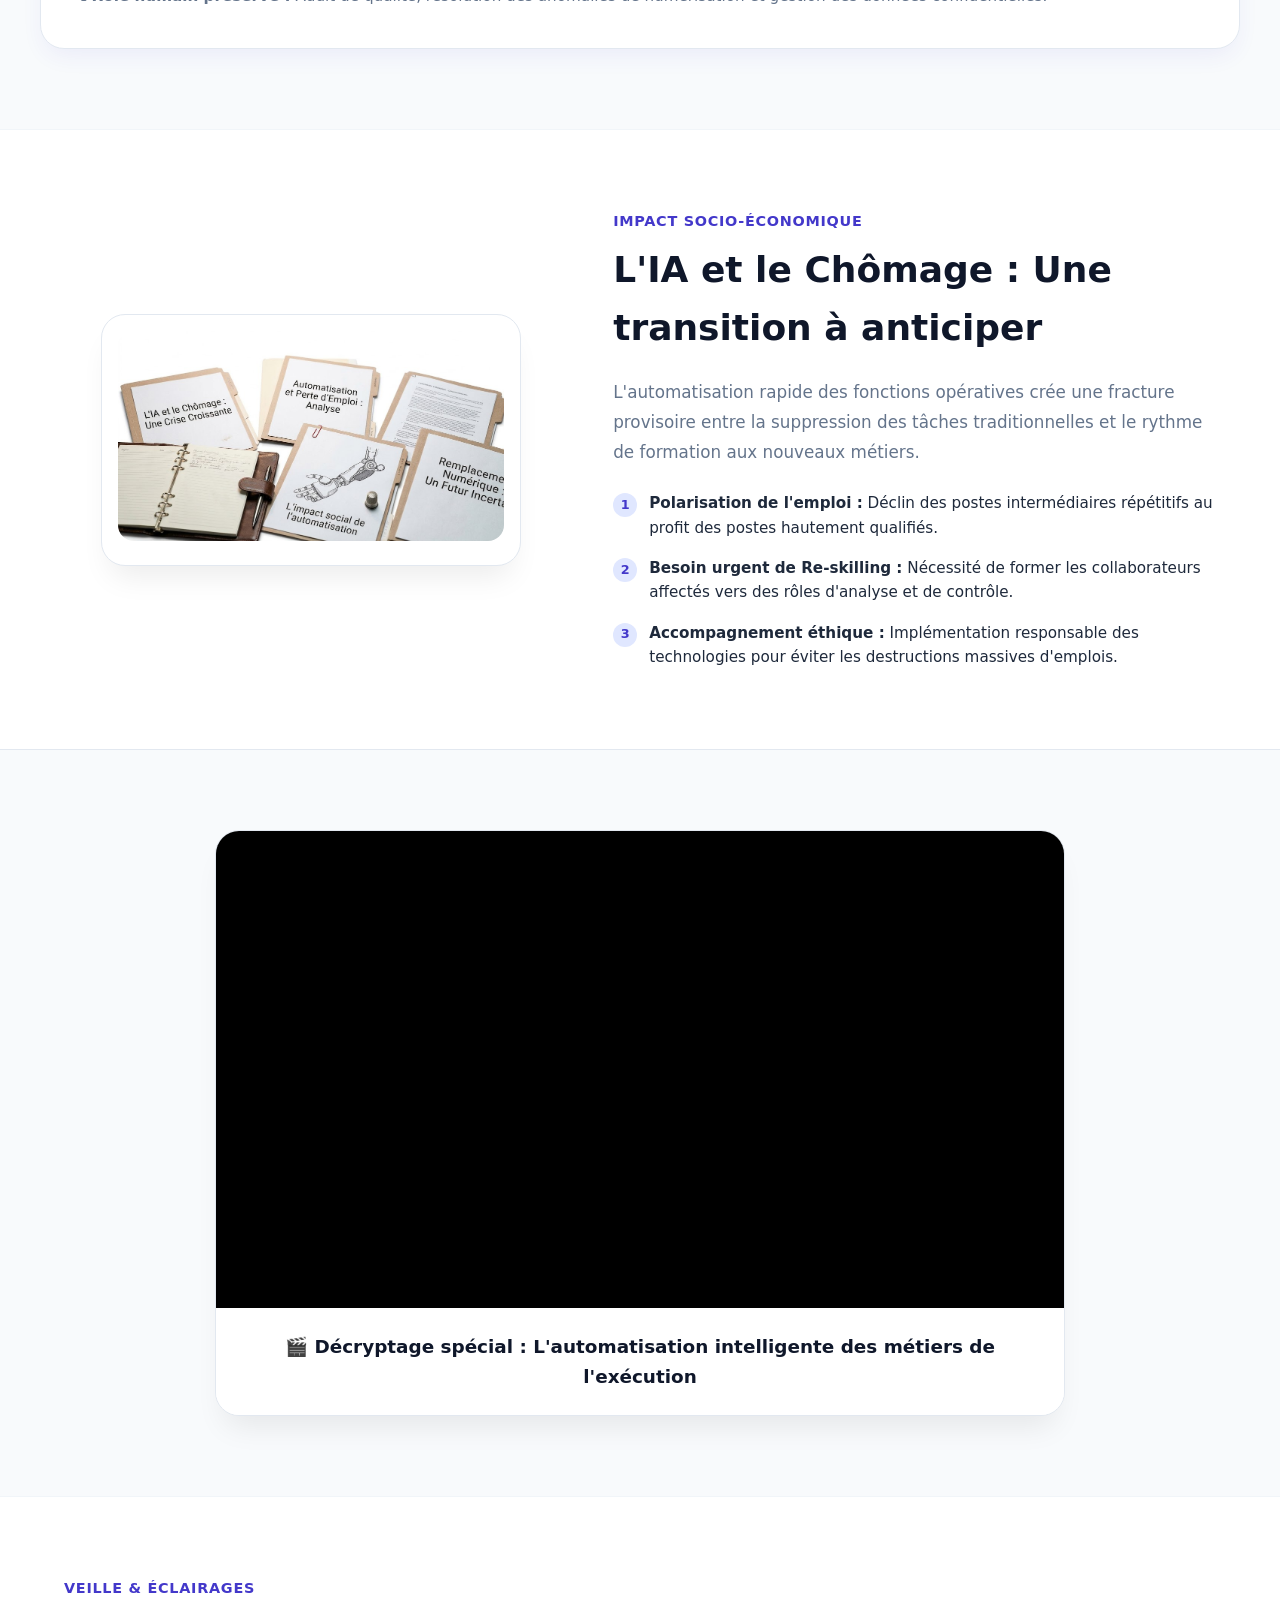
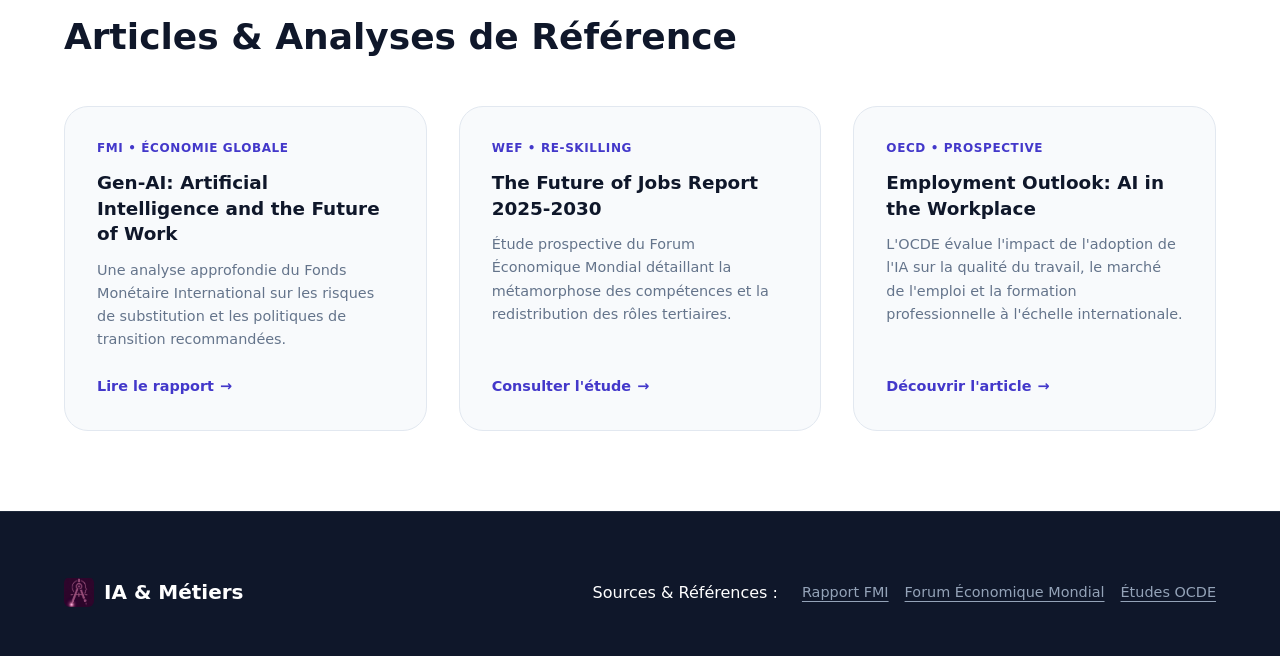
==== commit f48230b3: "Update Disparition.html" ====
--- a/Disparition.html
+++ b/Disparition.html
@@ -10,13 +10,13 @@
     <header>
         <div class="container header-container">
             <a href="index.html" class="brand">
-                <img src="images/Logo pweb.jpg" alt="Logo IA & Métiers" class="brand-logo">
+                <img src="Logo pweb.jpg" alt="Logo IA & Métiers" class="brand-logo">
                 IA & <span>Métiers</span>
             </a>
             <nav>
                 <ul class="nav-menu">
                     <li><a href="index.html">Accueil</a></li>
-                    <li><a href="disparition.html" class="active">Disparition</a></li>
+                    <li><a href="Disparition.html" class="active">Disparition</a></li>
                     <li><a href="transformation.html">Transformation</a></li>
                     <li><a href="emergents.html">Émergence</a></li>
                 </ul>
@@ -26,13 +26,13 @@
 
     <!-- MENU DE NAVIGATION INTERNE (Requis par le sujet pour accéder aux sections) -->
     <nav class="internal-nav">
-    <div class="container internal-nav-container">
-        <a href="#presentation" class="internal-nav-link">📌 Présentation</a>
-        <a href="#liste-metiers" class="internal-nav-link">⌨️ Liste des métiers</a>
-        <a href="#impact" class="internal-nav-link">📊 Impact socio-économique</a>
-        <a href="#video-aside" class="internal-nav-link">🎬 Ressource Vidéo</a>
-    </div>
-</nav>
+        <div class="container internal-nav-container">
+            <a href="#presentation" class="internal-nav-link">📌 Présentation</a>
+            <a href="#liste-metiers" class="internal-nav-link">⌨️ Liste des métiers</a>
+            <a href="#impact" class="internal-nav-link">📊 Impact socio-économique</a>
+            <a href="#video-aside" class="internal-nav-link">🎬 Ressource Vidéo</a>
+        </div>
+    </nav>
 
     <!-- SECTION 1 : PRÉSENTATION -->
     <section class="hero-section container" id="presentation">
@@ -49,7 +49,7 @@
         </div>
         <div class="hero-visual">
             <div class="robot-card">
-                <img src="images/robotdis.jpg" alt="Schéma Remplacement Autonome Robot" class="robot-img" onerror="this.onerror=null; this.src='images/robot.png';">
+                <img src="robotdis.jpg" alt="Schéma Remplacement Autonome Robot" class="robot-img" onerror="this.onerror=null; this.src='robot.png';">
             </div>
         </div>
     </section>
@@ -183,7 +183,7 @@
     <section class="social-impact-section" id="impact">
         <div class="container impact-grid">
             <div class="chomage-img-wrapper robot-card">
-                <img src="images/chomage.jpg" alt="Analyse du chômage et impact de l'automatisation" class="chomage-img" onerror="this.onerror=null; this.src='https://placehold.co/500x350/e0e7ff/4338ca?text=Impact+Ch%C3%B4mage';">
+                <img src="chomage.jpg" alt="Analyse du chômage et impact de l'automatisation" class="chomage-img" onerror="this.onerror=null; this.src='https://placehold.co/500x350/e0e7ff/4338ca?text=Impact+Ch%C3%B4mage';">
             </div>
             <div class="impact-content">
                 <span class="section-tag">Impact Socio-Économique</span>
@@ -269,7 +269,7 @@
         <div class="container footer-grid">
             <div class="footer-brand">
                 <div class="logo">
-                    <img src="images/Logo pweb.jpg" alt="Logo" style="width: 30px; height: 30px; border-radius: 6px; object-fit: contain;">
+                    <img src="Logo pweb.jpg" alt="Logo" style="width: 30px; height: 30px; border-radius: 6px; object-fit: contain;">
                     IA & Métiers
                 </div>
             </div>
